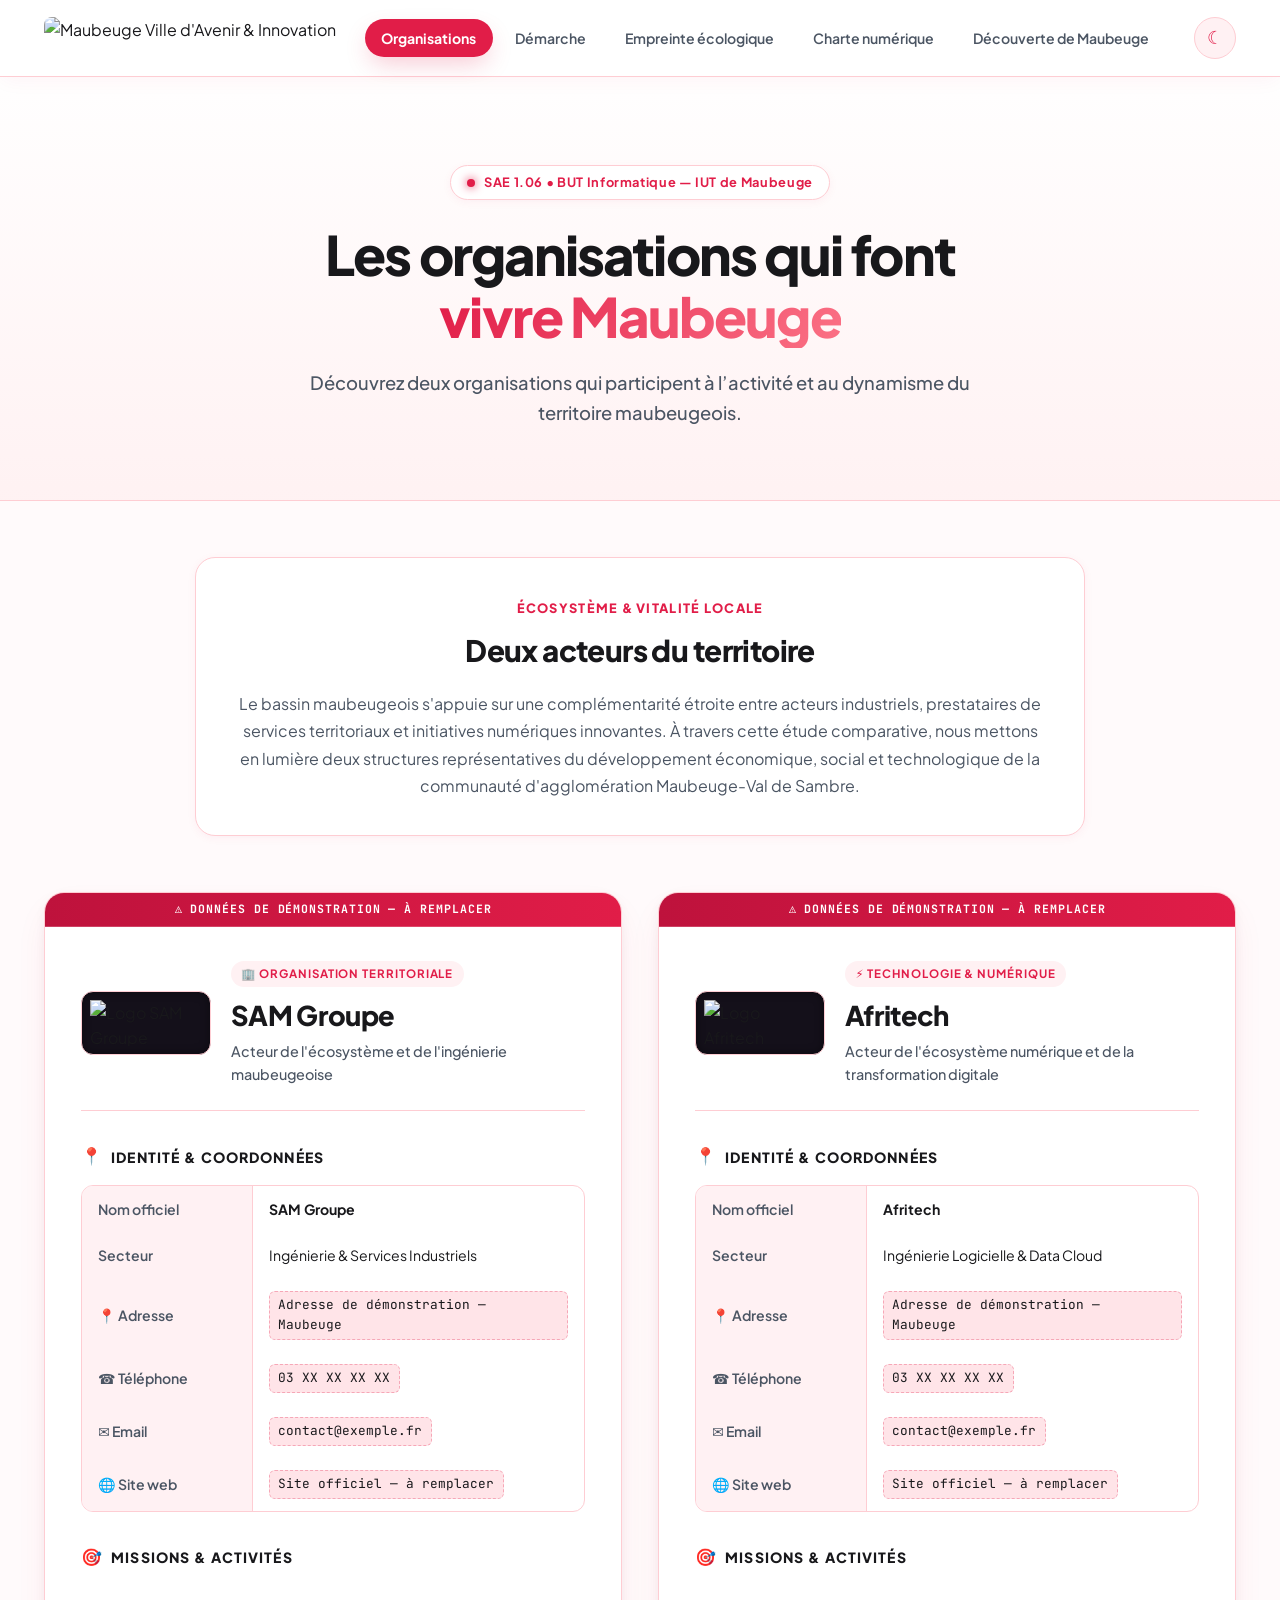
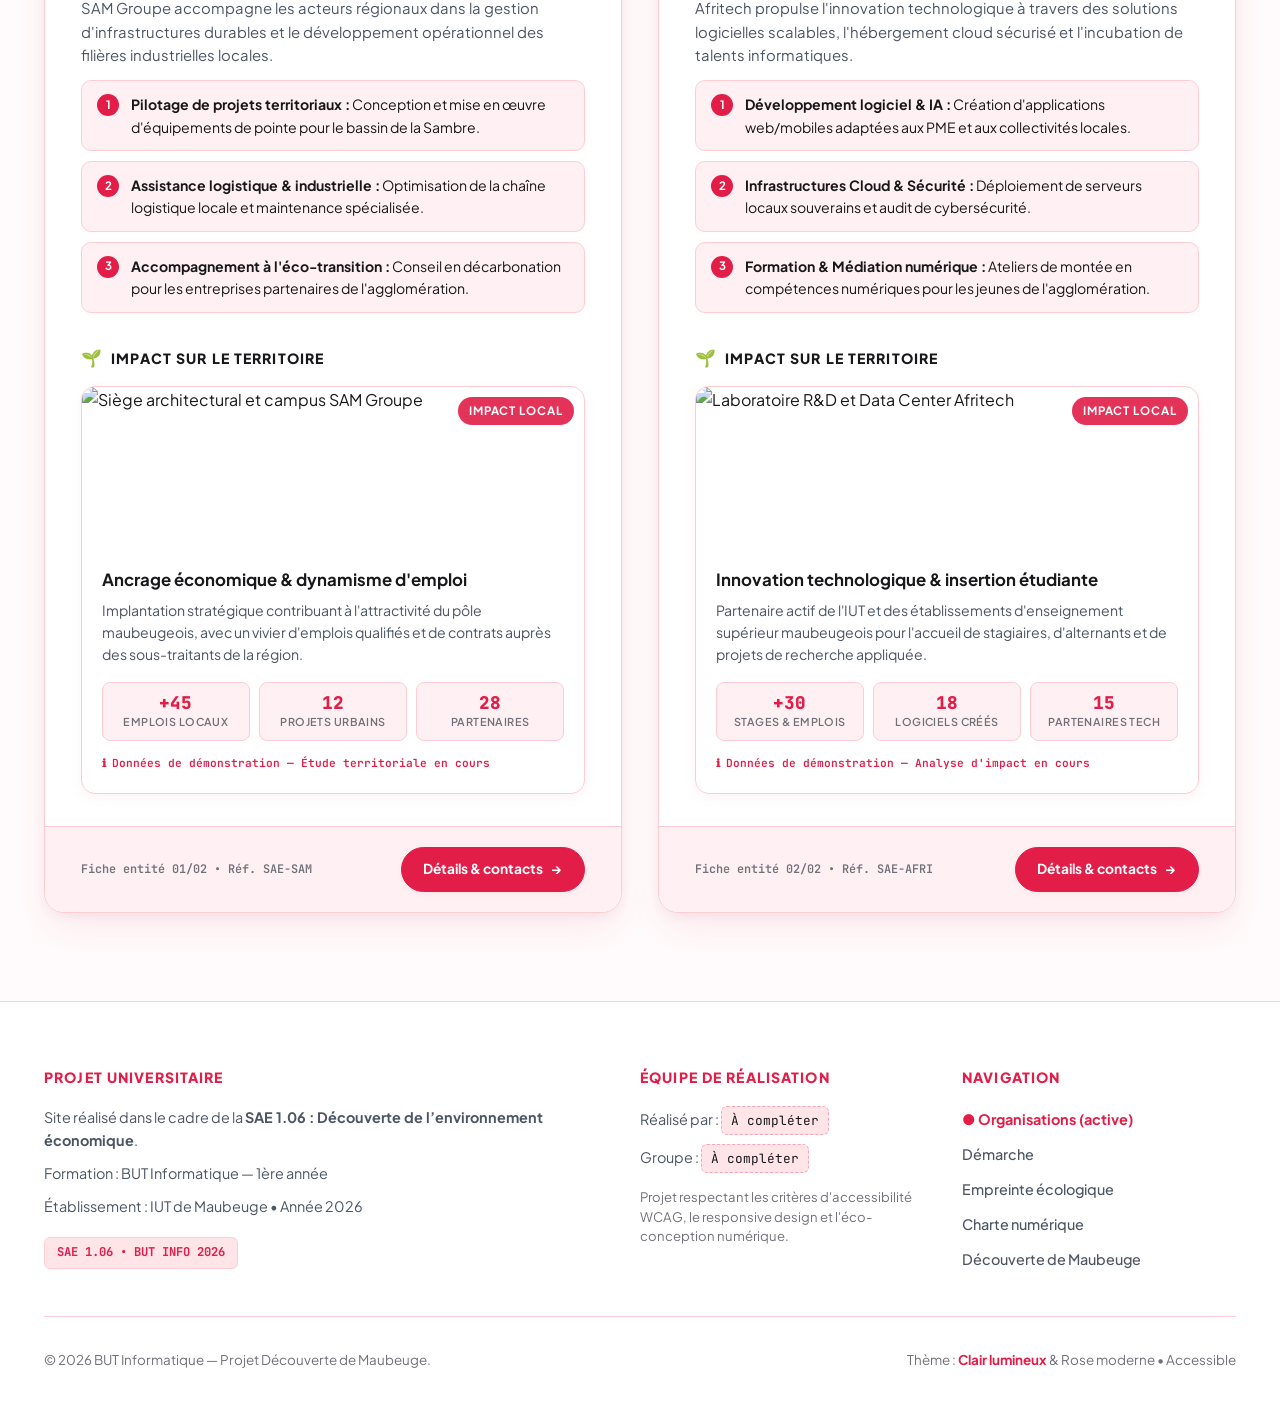
==== index.html @ f4590f7c "decouverte de Maubeuge" ====
<!DOCTYPE html>

<html data-theme="light" lang="fr"><head>
<meta charset="utf-8"/>
<meta content="width=device-width, initial-scale=1.0" name="viewport"/>
<meta content="Découverte de Maubeuge - Présentation des organisations locales SAM Groupe et Afritech dans le cadre de la SAE 1.06 BUT Informatique." name="description"/>
<title>Organisations — Découverte de Maubeuge | SAE 1.06</title>
<!-- Typographies Google Fonts (Plus Jakarta Sans & JetBrains Mono) -->
<link href="https://fonts.googleapis.com" rel="preconnect"/>
<link crossorigin="" href="https://fonts.gstatic.com" rel="preconnect"/>
<link href="https://fonts.googleapis.com/css2?family=Plus+Jakarta+Sans:wght@400;500;600;700;800&amp;family=JetBrains+Mono:wght@400;500;600&amp;display=swap" rel="stylesheet"/>
<link href="style.css" rel="stylesheet"/>
</head>
<body>
<!-- ========================================================================
       1. EN-TÊTE DU SITE & NAVIGATION (5 ONGLETS)
       Header lumineux, navigation moderne avec rose d'accentuation
       ======================================================================== -->
<header class="site-header" role="banner">
<div class="container header-content">
<!-- Logo et Identité de Maubeuge -->
<a class="brand" href="index.html" title="Retour à l'accueil du projet Maubeuge">
<img alt="Maubeuge Ville d'Avenir &amp; Innovation" class="brand-logo-img" src="https://lh3.googleusercontent.com/aida/[base64]"/>
</a>
<!-- Navigation Horizontale vers les 5 Onglets -->
<nav aria-label="Navigation principale" class="main-nav" id="site-nav" role="navigation">
<ul class="nav-list">
<li>
<a aria-current="page" class="nav-link active" href="index.html">Organisations</a>
</li>
<li>
<a class="nav-link" href="demarche.html">Démarche</a>
</li>
<li>
<a class="nav-link" href="empreinte-ecologique.html">Empreinte écologique</a>
</li>
<li>
<a class="nav-link" href="charte-numerique.html">Charte numérique</a>
</li>
<li>
<a class="nav-link" href="decouverte-maubeuge.html">Découverte de Maubeuge</a>
</li>
</ul>
</nav>
<!-- Actions : Commutateur Thème Clair/Sombre + Menu Mobile -->
<div class="header-actions">
<button aria-label="Basculer entre thème clair et thème sombre" class="theme-toggle" id="theme-toggle-btn" title="Passer au mode sombre" type="button">
<span aria-hidden="true" id="theme-toggle-icon">☾</span>
</button>
<button aria-controls="site-nav" aria-expanded="false" aria-label="Ouvrir le menu de navigation" class="mobile-menu-btn" id="mobile-menu-btn" type="button">
<span aria-hidden="true">☰</span>
</button>
</div>
</div>
</header>
<!-- ========================================================================
       2. CONTENU PRINCIPAL (MAIN)
       Hero Panoramique avec photo Maubeuge en fond + Section Intro + Deux Cartes
       ======================================================================== -->
<main id="main-content" role="main">
<!-- HERO PANORAMIQUE AVEC IMAGE DE MAUBEUGE EN FOND RÉEL -->
<section aria-labelledby="hero-title" class="hero-panoramic">
<div class="hero-overlay">
<div class="container">
<div class="hero-inner">
<div class="hero-badge">
<span aria-hidden="true" class="hero-badge-dot"></span>
<span>SAE 1.06 • BUT Informatique — IUT de Maubeuge</span>
</div>
<h1 class="hero-title" id="hero-title">
              Les organisations qui font <span class="highlight-rose">vivre Maubeuge</span>
</h1>
<p class="hero-description">
              Découvrez deux organisations qui participent à l’activité et au dynamisme du territoire maubeugeois.
            </p>
</div>
</div>
</div>
</section>
<!-- SECTION INTRODUCTION -->
<section aria-labelledby="intro-heading" class="intro-section">
<div class="container">
<div class="intro-card">
<span class="intro-header-tag">Écosystème &amp; Vitalité Locale</span>
<h2 class="intro-title" id="intro-heading">Deux acteurs du territoire</h2>
<p class="intro-text">
            Le bassin maubeugeois s'appuie sur une complémentarité étroite entre acteurs industriels, prestataires de services territoriaux et initiatives numériques innovantes. À travers cette étude comparative, nous mettons en lumière deux structures représentatives du développement économique, social et technologique de la communauté d'agglomération Maubeuge-Val de Sambre.
          </p>
</div>
</div>
</section>
<!-- SECTION PRÉSENTATION SYMÉTRIQUE DES 2 ORGANISATIONS -->
<section aria-labelledby="organizations-title" class="organizations-section">
<div class="container">
<h2 class="visually-hidden" id="organizations-title" style="position: absolute; width: 1px; height: 1px; margin: -1px; padding: 0; overflow: hidden; clip: rect(0, 0, 0, 0); border: 0;">
          Fiches descriptives des deux organisations partenaires
        </h2>
<div class="organizations-grid">
<!-- ===============================================================
               ORGANISATION 1 : SAM GROUPE
               Architecture : Identité, Missions, Carte Impact Visuelle avec Photo
               =============================================================== -->
<article aria-labelledby="sam-title" class="organization-card">
<!-- Ruban mention explicite Démonstration -->
<div class="demo-ribbon">
<span aria-hidden="true">⚠️</span>
<span>DONNÉES DE DÉMONSTRATION — À REMPLACER</span>
</div>
<div class="organization-card-content">
<!-- En-tête de la carte avec Logo SVG -->
<header class="organization-header">
<div class="organization-logo-wrapper">
<img alt="Logo SAM Groupe" class="organization-logo-svg" src="https://lh3.googleusercontent.com/aida/[base64]"/>
</div>
<div class="organization-meta">
<span class="organization-category-badge">🏢 Organisation Territoriale</span>
<h3 class="organization-title" id="sam-title">SAM Groupe</h3>
<p class="organization-tagline">Acteur de l'écosystème et de l'ingénierie maubeugeoise</p>
</div>
</header>
<!-- 1. IDENTITÉ ET COORDONNÉES -->
<section aria-labelledby="sam-identity-title">
<h4 class="card-subheading" id="sam-identity-title">
<span aria-hidden="true" class="card-subheading-icon">📍</span>
                  Identité &amp; coordonnées
                </h4>
<table class="identity-table">
<tbody>
<tr>
<th scope="row">Nom officiel</th>
<td><strong>SAM Groupe</strong></td>
</tr>
<tr>
<th scope="row">Secteur</th>
<td>Ingénierie &amp; Services Industriels</td>
</tr>
<tr>
<th scope="row">📍 Adresse</th>
<td><span class="badge-demo-value">Adresse de démonstration — Maubeuge</span></td>
</tr>
<tr>
<th scope="row">☎ Téléphone</th>
<td><span class="badge-demo-value">03 XX XX XX XX</span></td>
</tr>
<tr>
<th scope="row">✉ Email</th>
<td><span class="badge-demo-value">contact@exemple.fr</span></td>
</tr>
<tr>
<th scope="row">🌐 Site web</th>
<td><span class="badge-demo-value">Site officiel — à remplacer</span></td>
</tr>
</tbody>
</table>
</section>
<!-- 2. MISSIONS ET ACTIVITÉS -->
<section aria-labelledby="sam-missions-title" class="organization-missions">
<h4 class="card-subheading" id="sam-missions-title">
<span aria-hidden="true" class="card-subheading-icon">🎯</span>
                  Missions &amp; activités
                </h4>
<p class="missions-intro-text">
                  SAM Groupe accompagne les acteurs régionaux dans la gestion d'infrastructures durables et le développement opérationnel des filières industrielles locales.
                </p>
<ul class="activities-list">
<li class="activity-item">
<span class="activity-badge-num">1</span>
<span><strong>Pilotage de projets territoriaux :</strong> Conception et mise en œuvre d'équipements de pointe pour le bassin de la Sambre.</span>
</li>
<li class="activity-item">
<span class="activity-badge-num">2</span>
<span><strong>Assistance logistique &amp; industrielle :</strong> Optimisation de la chaîne logistique locale et maintenance spécialisée.</span>
</li>
<li class="activity-item">
<span class="activity-badge-num">3</span>
<span><strong>Accompagnement à l'éco-transition :</strong> Conseil en décarbonation pour les entreprises partenaires de l'agglomération.</span>
</li>
</ul>
</section>
<!-- 3. CARTE VISUELLE IMPACT SUR LE TERRITOIRE -->
<section aria-labelledby="sam-impact-title">
<h4 class="card-subheading" id="sam-impact-title">
<span aria-hidden="true" class="card-subheading-icon">🌱</span>
                  Impact sur le territoire
                </h4>
<div class="impact-showcase-card">
<div class="impact-image-container">
<img alt="Siège architectural et campus SAM Groupe" class="impact-image" src="https://lh3.googleusercontent.com/aida-public/[base64]"/>
<span class="impact-badge-tag">Impact local</span>
</div>
<div class="impact-body">
<h5 class="impact-headline">Ancrage économique &amp; dynamisme d'emploi</h5>
<p class="impact-desc">
                      Implantation stratégique contribuant à l'attractivité du pôle maubeugeois, avec un vivier d'emplois qualifiés et de contrats auprès des sous-traitants de la région.
                    </p>
<div class="impact-metrics-grid">
<div class="metric-box">
<div class="metric-value">+45</div>
<div class="metric-label">Emplois locaux</div>
</div>
<div class="metric-box">
<div class="metric-value">12</div>
<div class="metric-label">Projets urbains</div>
</div>
<div class="metric-box">
<div class="metric-value">28</div>
<div class="metric-label">Partenaires</div>
</div>
</div>
<div class="impact-disclaimer">
<span aria-hidden="true">ℹ</span>
<span>Données de démonstration — Étude territoriale en cours</span>
</div>
</div>
</div>
</section>
</div>
<!-- Pied de la carte -->
<footer class="organization-footer">
<span class="card-footer-meta">Fiche entité 01/02 • Réf. SAE-SAM</span>
<a class="btn-card-action" href="#sam-identity-title">
<span>Détails &amp; contacts</span>
<span aria-hidden="true">→</span>
</a>
</footer>
</article>
<!-- ===============================================================
               ORGANISATION 2 : AFRITECH
               Architecture : Identité, Missions, Carte Impact Visuelle avec Photo
               =============================================================== -->
<article aria-labelledby="afritech-title" class="organization-card">
<!-- Ruban mention explicite Démonstration -->
<div class="demo-ribbon">
<span aria-hidden="true">⚠️</span>
<span>DONNÉES DE DÉMONSTRATION — À REMPLACER</span>
</div>
<div class="organization-card-content">
<!-- En-tête de la carte avec Logo SVG -->
<header class="organization-header">
<div class="organization-logo-wrapper">
<img alt="Logo Afritech" class="organization-logo-svg" src="https://lh3.googleusercontent.com/aida/[base64]"/>
</div>
<div class="organization-meta">
<span class="organization-category-badge">⚡ Technologie &amp; Numérique</span>
<h3 class="organization-title" id="afritech-title">Afritech</h3>
<p class="organization-tagline">Acteur de l'écosystème numérique et de la transformation digitale</p>
</div>
</header>
<!-- 1. IDENTITÉ ET COORDONNÉES -->
<section aria-labelledby="afritech-identity-title">
<h4 class="card-subheading" id="afritech-identity-title">
<span aria-hidden="true" class="card-subheading-icon">📍</span>
                  Identité &amp; coordonnées
                </h4>
<table class="identity-table">
<tbody>
<tr>
<th scope="row">Nom officiel</th>
<td><strong>Afritech</strong></td>
</tr>
<tr>
<th scope="row">Secteur</th>
<td>Ingénierie Logicielle &amp; Data Cloud</td>
</tr>
<tr>
<th scope="row">📍 Adresse</th>
<td><span class="badge-demo-value">Adresse de démonstration — Maubeuge</span></td>
</tr>
<tr>
<th scope="row">☎ Téléphone</th>
<td><span class="badge-demo-value">03 XX XX XX XX</span></td>
</tr>
<tr>
<th scope="row">✉ Email</th>
<td><span class="badge-demo-value">contact@exemple.fr</span></td>
</tr>
<tr>
<th scope="row">🌐 Site web</th>
<td><span class="badge-demo-value">Site officiel — à remplacer</span></td>
</tr>
</tbody>
</table>
</section>
<!-- 2. MISSIONS ET ACTIVITÉS -->
<section aria-labelledby="afritech-missions-title" class="organization-missions">
<h4 class="card-subheading" id="afritech-missions-title">
<span aria-hidden="true" class="card-subheading-icon">🎯</span>
                  Missions &amp; activités
                </h4>
<p class="missions-intro-text">
                  Afritech propulse l'innovation technologique à travers des solutions logicielles scalables, l'hébergement cloud sécurisé et l'incubation de talents informatiques.
                </p>
<ul class="activities-list">
<li class="activity-item">
<span class="activity-badge-num">1</span>
<span><strong>Développement logiciel &amp; IA :</strong> Création d'applications web/mobiles adaptées aux PME et aux collectivités locales.</span>
</li>
<li class="activity-item">
<span class="activity-badge-num">2</span>
<span><strong>Infrastructures Cloud &amp; Sécurité :</strong> Déploiement de serveurs locaux souverains et audit de cybersécurité.</span>
</li>
<li class="activity-item">
<span class="activity-badge-num">3</span>
<span><strong>Formation &amp; Médiation numérique :</strong> Ateliers de montée en compétences numériques pour les jeunes de l'agglomération.</span>
</li>
</ul>
</section>
<!-- 3. CARTE VISUELLE IMPACT SUR LE TERRITOIRE -->
<section aria-labelledby="afritech-impact-title">
<h4 class="card-subheading" id="afritech-impact-title">
<span aria-hidden="true" class="card-subheading-icon">🌱</span>
                  Impact sur le territoire
                </h4>
<div class="impact-showcase-card">
<div class="impact-image-container">
<img alt="Laboratoire R&amp;D et Data Center Afritech" class="impact-image" src="https://lh3.googleusercontent.com/aida-public/[base64]"/>
<span class="impact-badge-tag">Impact local</span>
</div>
<div class="impact-body">
<h5 class="impact-headline">Innovation technologique &amp; insertion étudiante</h5>
<p class="impact-desc">
                      Partenaire actif de l'IUT et des établissements d'enseignement supérieur maubeugeois pour l'accueil de stagiaires, d'alternants et de projets de recherche appliquée.
                    </p>
<div class="impact-metrics-grid">
<div class="metric-box">
<div class="metric-value">+30</div>
<div class="metric-label">Stages &amp; Emplois</div>
</div>
<div class="metric-box">
<div class="metric-value">18</div>
<div class="metric-label">Logiciels créés</div>
</div>
<div class="metric-box">
<div class="metric-value">15</div>
<div class="metric-label">Partenaires Tech</div>
</div>
</div>
<div class="impact-disclaimer">
<span aria-hidden="true">ℹ</span>
<span>Données de démonstration — Analyse d'impact en cours</span>
</div>
</div>
</div>
</section>
</div>
<!-- Pied de la carte -->
<footer class="organization-footer">
<span class="card-footer-meta">Fiche entité 02/02 • Réf. SAE-AFRI</span>
<a class="btn-card-action" href="#afritech-identity-title">
<span>Détails &amp; contacts</span>
<span aria-hidden="true">→</span>
</a>
</footer>
</article>
</div>
</div>
</section>
</main>
<!-- ========================================================================
       3. PIED DE PAGE DU SITE (FOOTER)
       Cadre académique BUT Informatique, mentions SAE 1.06 et plan du site.
       ======================================================================== -->
<footer class="site-footer" role="contentinfo">
<div class="container">
<div class="footer-grid">
<!-- Colonne 1 : Cadre Universitaire -->
<div class="footer-col">
<h4>Projet Universitaire</h4>
<p>Site réalisé dans le cadre de la <strong>SAE 1.06 : Découverte de l’environnement économique</strong>.</p>
<p>Formation : BUT Informatique — 1ère année</p>
<p>Établissement : IUT de Maubeuge • Année 2026</p>
<span class="footer-badge-sae">SAE 1.06 • BUT INFO 2026</span>
</div>
<!-- Colonne 2 : Équipe de Réalisation -->
<div class="footer-col">
<h4>Équipe de Réalisation</h4>
<p>Réalisé par : <span class="badge-demo-value">À compléter</span></p>
<p>Groupe : <span class="badge-demo-value">À compléter</span></p>
<p style="margin-top: 0.85rem; font-size: 0.82rem; color: var(--text-muted); line-height: 1.5;">
            Projet respectant les critères d'accessibilité WCAG, le responsive design et l'éco-conception numérique.
          </p>
</div>
<!-- Colonne 3 : Navigation Rapide (Les 5 Onglets) -->
<div class="footer-col">
<h4>Navigation</h4>
<ul class="footer-nav">
<li><a href="index.html" style="color: var(--accent-rose); font-weight: 700;">● Organisations (active)</a></li>
<li><a href="demarche.html">Démarche</a></li>
<li><a href="empreinte-ecologique.html">Empreinte écologique</a></li>
<li><a href="charte-numerique.html">Charte numérique</a></li>
<li><a href="decouverte-maubeuge.html">Découverte de Maubeuge</a></li>
</ul>
</div>
</div>
<!-- Ligne inférieure : Copyright et détails techniques -->
<div class="footer-bottom">
<p>© 2026 BUT Informatique — Projet Découverte de Maubeuge.</p>
<p>Thème : <span class="footer-bottom-accent">Clair lumineux</span> &amp; Rose moderne • Accessible</p>
</div>
</div>
</footer>
<!-- Script pour le basculement Clair/Sombre et Menu Mobile -->
<script>
    (function() {
      const themeToggleBtn = document.getElementById('theme-toggle-btn');
      const themeToggleIcon = document.getElementById('theme-toggle-icon');
      const rootHtml = document.documentElement;

      // Par défaut : mode CLAIR ('light')
      const savedTheme = localStorage.getItem('theme') || 'light';
      rootHtml.setAttribute('data-theme', savedTheme);
      updateToggleIcon(savedTheme);

      themeToggleBtn.addEventListener('click', function() {
        const currentTheme = rootHtml.getAttribute('data-theme');
        const nextTheme = currentTheme === 'light' ? 'dark' : 'light';
        
        rootHtml.setAttribute('data-theme', nextTheme);
        localStorage.setItem('theme', nextTheme);
        updateToggleIcon(nextTheme);
      });

      function updateToggleIcon(theme) {
        if (theme === 'dark') {
          themeToggleIcon.textContent = '☀';
          themeToggleBtn.setAttribute('title', 'Passer au mode clair');
        } else {
          themeToggleIcon.textContent = '☾';
          themeToggleBtn.setAttribute('title', 'Passer au mode sombre');
        }
      }

      // Gestion du menu de navigation responsive mobile
      const mobileMenuBtn = document.getElementById('mobile-menu-btn');
      const siteNav = document.getElementById('site-nav');

      if (mobileMenuBtn && siteNav) {
        mobileMenuBtn.addEventListener('click', function() {
          const isOpen = siteNav.classList.toggle('is-open');
          mobileMenuBtn.setAttribute('aria-expanded', isOpen);
          mobileMenuBtn.innerHTML = isOpen ? '✕' : '☰';
        });
      }
    })();
  </script>
</body></html>
---- style.css ----
:root {
      /* MODE CLAIR PAR DÉFAUT (Lumineux, rosé poudré, blanc pur, contrastes nets) */
      --bg-primary: #fffafb;
      --bg-secondary: #ffffff;
      --bg-card: #ffffff;
      --bg-card-subtle: #fff1f3;
      --bg-card-hover: #ffffff;
      --bg-badge: #ffe4e8;
      --text-primary: #18181b;
      --text-secondary: #4b5563;
      --text-muted: #71717a;
      --border-subtle: #fecdd3;
      --border-hover: #fda4af;
      --accent-rose: #e11d48;
      --accent-rose-dark: #be123c;
      --accent-rose-dim: rgba(225, 29, 72, 0.08);
      --accent-rose-glow: rgba(225, 29, 72, 0.18);
      --accent-rose-border: rgba(225, 29, 72, 0.3);
      --hero-overlay: linear-gradient(180deg, rgba(255, 255, 255, 0.88) 0%, rgba(255, 241, 242, 0.93) 100%);
      --shadow-sm: 0 2px 10px rgba(225, 29, 72, 0.05);
      --shadow-card: 0 16px 36px -8px rgba(225, 29, 72, 0.1), 0 4px 12px rgba(0, 0, 0, 0.04);
      --shadow-pop: 0 10px 25px -5px rgba(225, 29, 72, 0.25);
      --transition-base: all 0.25s cubic-bezier(0.16, 1, 0.3, 1);
    }

    [data-theme="dark"] {
      --bg-primary: #121014;
      --bg-secondary: #1a1620;
      --bg-card: #1f1b26;
      --bg-card-subtle: #272130;
      --bg-card-hover: #292333;
      --bg-badge: #342330;
      --text-primary: #f4f4f6;
      --text-secondary: #cbd5e1;
      --text-muted: #94a3b8;
      --border-subtle: #3d3043;
      --border-hover: #6d465a;
      --accent-rose: #fb7185;
      --accent-rose-dark: #e11d48;
      --accent-rose-dim: rgba(251, 113, 133, 0.12);
      --accent-rose-glow: rgba(251, 113, 133, 0.25);
      --accent-rose-border: rgba(251, 113, 133, 0.4);
      --hero-overlay: linear-gradient(180deg, rgba(18, 16, 20, 0.85) 0%, rgba(26, 22, 32, 0.94) 100%);
      --shadow-sm: 0 2px 10px rgba(0, 0, 0, 0.4);
      --shadow-card: 0 18px 40px -6px rgba(0, 0, 0, 0.6);
      --shadow-pop: 0 10px 25px -5px rgba(251, 113, 133, 0.3);
    }

    *, *::before, *::after {
      box-sizing: border-box;
      margin: 0;
      padding: 0;
    }

    body {
      font-family: 'Plus Jakarta Sans', system-ui, -apple-system, sans-serif;
      background-color: var(--bg-primary);
      color: var(--text-primary);
      line-height: 1.6;
      min-height: 100vh;
      display: flex;
      flex-direction: column;
      transition: background-color 0.3s ease, color 0.3s ease;
      -webkit-font-smoothing: antialiased;
    }

    a {
      color: inherit;
      text-decoration: none;
      transition: var(--transition-base);
    }

    .container {
      max-width: 1240px;
      margin: 0 auto;
      padding: 0 1.5rem;
      width: 100%;
    }

    /* HEADER */
    .site-header {
      position: sticky;
      top: 0;
      z-index: 1000;
      background-color: var(--bg-secondary);
      border-bottom: 1px solid var(--border-subtle);
      box-shadow: 0 4px 20px -2px rgba(225, 29, 72, 0.05);
      backdrop-filter: blur(12px);
      -webkit-backdrop-filter: blur(12px);
    }

    .header-content {
      display: flex;
      align-items: center;
      justify-content: space-between;
      height: 76px;
      gap: 1.5rem;
    }

    .brand {
      display: flex;
      align-items: center;
      gap: 0.9rem;
    }

    .brand-logo-img {
      height: 42px;
      width: auto;
      object-fit: contain;
      border-radius: 8px;
    }

    /* NAVIGATION HORIZONTALE */
    .main-nav {
      display: flex;
      align-items: center;
    }

    .nav-list {
      display: flex;
      list-style: none;
      gap: 0.4rem;
      align-items: center;
    }

    .nav-link {
      padding: 0.55rem 0.95rem;
      font-size: 0.88rem;
      font-weight: 600;
      color: var(--text-secondary);
      border-radius: 9999px;
      border: 1px solid transparent;
      transition: var(--transition-base);
    }

    .nav-link:hover {
      color: var(--accent-rose);
      background-color: var(--bg-card-subtle);
    }

    .nav-link.active {
      color: #ffffff;
      background-color: var(--accent-rose);
      box-shadow: var(--shadow-pop);
      font-weight: 700;
    }

    [data-theme="dark"] .nav-link.active {
      color: #121014;
      background-color: var(--accent-rose);
    }

    /* BOUTONS ACTIONS HEADER */
    .header-actions {
      display: flex;
      align-items: center;
      gap: 0.75rem;
    }

    .theme-toggle {
      width: 42px;
      height: 42px;
      border-radius: 50%;
      background-color: var(--bg-card-subtle);
      border: 1px solid var(--border-subtle);
      color: var(--accent-rose);
      display: flex;
      align-items: center;
      justify-content: center;
      cursor: pointer;
      transition: var(--transition-base);
      font-size: 1.15rem;
    }

    .theme-toggle:hover {
      transform: rotate(15deg) scale(1.08);
      border-color: var(--accent-rose);
      background-color: var(--bg-badge);
    }

    .mobile-menu-btn {
      display: none;
      width: 42px;
      height: 42px;
      border-radius: 8px;
      background-color: var(--bg-card-subtle);
      border: 1px solid var(--border-subtle);
      color: var(--text-primary);
      align-items: center;
      justify-content: center;
      font-size: 1.25rem;
      cursor: pointer;
    }

    /* HERO PANORAMIQUE AVEC IMAGE DE MAUBEUGE EN BACKGROUND */
    .hero-panoramic {
      position: relative;
      background-image: url('https://lh3.googleusercontent.com/aida/[base64]');
      background-size: cover;
      background-position: center 40%;
      background-attachment: scroll;
      border-bottom: 1px solid var(--border-subtle);
      overflow: hidden;
    }

    .hero-overlay {
      background: var(--hero-overlay);
      padding: 5.5rem 0 4.5rem 0;
      width: 100%;
      height: 100%;
      position: relative;
      display: flex;
      align-items: center;
    }

    .hero-inner {
      max-width: 860px;
      margin: 0 auto;
      text-align: center;
      position: relative;
      z-index: 2;
    }

    .hero-badge {
      display: inline-flex;
      align-items: center;
      gap: 0.55rem;
      background-color: var(--bg-secondary);
      border: 1px solid var(--border-subtle);
      padding: 0.4rem 1rem;
      border-radius: 9999px;
      font-size: 0.8rem;
      font-weight: 700;
      color: var(--accent-rose);
      margin-bottom: 1.4rem;
      letter-spacing: 0.05em;
      box-shadow: var(--shadow-sm);
    }

    .hero-badge-dot {
      width: 8px;
      height: 8px;
      border-radius: 50%;
      background-color: var(--accent-rose);
      box-shadow: 0 0 10px var(--accent-rose);
    }

    .hero-title {
      font-size: clamp(2.2rem, 4.5vw, 3.4rem);
      font-weight: 800;
      letter-spacing: -0.035em;
      line-height: 1.15;
      color: var(--text-primary);
      margin-bottom: 1.25rem;
    }

    .hero-title .highlight-rose {
      background: linear-gradient(120deg, var(--accent-rose), #fb7185);
      -webkit-background-clip: text;
      -webkit-text-fill-color: transparent;
      position: relative;
      display: inline-block;
    }

    .hero-description {
      font-size: 1.15rem;
      color: var(--text-secondary);
      max-width: 720px;
      margin: 0 auto;
      line-height: 1.65;
      font-weight: 500;
    }

    /* SECTION INTRODUCTION AÉRÉE */
    .intro-section {
      padding: 3.5rem 0 1.5rem 0;
      text-align: center;
    }

    .intro-card {
      max-width: 890px;
      margin: 0 auto;
      background-color: var(--bg-secondary);
      border: 1px solid var(--border-subtle);
      border-radius: 20px;
      padding: 2.25rem 2.5rem;
      box-shadow: var(--shadow-sm);
      position: relative;
    }

    .intro-header-tag {
      font-size: 0.8rem;
      font-weight: 800;
      text-transform: uppercase;
      letter-spacing: 0.1em;
      color: var(--accent-rose);
      margin-bottom: 0.5rem;
      display: inline-block;
    }

    .intro-title {
      font-size: 1.85rem;
      font-weight: 800;
      color: var(--text-primary);
      letter-spacing: -0.02em;
      margin-bottom: 1rem;
    }

    .intro-text {
      font-size: 1rem;
      color: var(--text-secondary);
      line-height: 1.7;
    }

    /* ORGANISATIONS MAIN SECTION */
    .organizations-section {
      padding: 2rem 0 5.5rem 0;
      flex-grow: 1;
    }

    .organizations-grid {
      display: grid;
      grid-template-columns: repeat(2, 1fr);
      gap: 2.25rem;
      align-items: stretch;
    }

    .organization-card {
      background-color: var(--bg-card);
      border: 1px solid var(--border-subtle);
      border-radius: 20px;
      overflow: hidden;
      display: flex;
      flex-direction: column;
      justify-content: space-between;
      transition: var(--transition-base);
      position: relative;
      box-shadow: var(--shadow-card);
    }

    .organization-card:hover {
      transform: translateY(-5px);
      border-color: var(--accent-rose);
      box-shadow: var(--shadow-card), 0 0 25px var(--accent-rose-dim);
    }

    /* BADGE DÉMONSTRATION FLOTTANT EN HAUT DE LA CARTE */
    .demo-ribbon {
      background: linear-gradient(90deg, var(--accent-rose-dark), var(--accent-rose));
      color: #ffffff;
      padding: 0.45rem 1.25rem;
      font-family: 'JetBrains Mono', monospace;
      font-size: 0.72rem;
      font-weight: 700;
      letter-spacing: 0.08em;
      text-align: center;
      display: flex;
      align-items: center;
      justify-content: center;
      gap: 0.5rem;
      border-bottom: 1px solid rgba(255, 255, 255, 0.2);
    }

    .organization-card-content {
      padding: 2rem 2.25rem;
      display: flex;
      flex-direction: column;
      gap: 2rem;
      flex-grow: 1;
    }

    /* CARTE : HEADER AVEC VRAI LOGO */
    .organization-header {
      display: flex;
      align-items: center;
      gap: 1.25rem;
      padding-bottom: 1.5rem;
      border-bottom: 1px solid var(--border-subtle);
    }

    .organization-logo-wrapper {
      width: 130px;
      height: 64px;
      border-radius: 12px;
      background-color: #14101a;
      border: 1px solid var(--border-subtle);
      display: flex;
      align-items: center;
      justify-content: center;
      padding: 0.5rem;
      flex-shrink: 0;
      box-shadow: inset 0 0 10px rgba(0, 0, 0, 0.4);
    }

    .organization-logo-svg {
      width: 100%;
      height: 100%;
      object-fit: contain;
    }

    .organization-meta {
      flex: 1;
    }

    .organization-category-badge {
      display: inline-flex;
      align-items: center;
      gap: 0.4rem;
      padding: 0.25rem 0.65rem;
      background-color: var(--bg-card-subtle);
      border-radius: 9999px;
      font-size: 0.72rem;
      font-weight: 700;
      text-transform: uppercase;
      letter-spacing: 0.08em;
      color: var(--accent-rose);
      margin-bottom: 0.4rem;
    }

    .organization-title {
      font-size: 1.7rem;
      font-weight: 800;
      letter-spacing: -0.025em;
      color: var(--text-primary);
      margin-bottom: 0.2rem;
    }

    .organization-tagline {
      font-size: 0.9rem;
      color: var(--text-secondary);
      font-weight: 500;
    }

    /* CARTE : SECTION SUB-HEADINGS */
    .card-subheading {
      font-size: 0.88rem;
      font-weight: 800;
      text-transform: uppercase;
      letter-spacing: 0.08em;
      color: var(--text-primary);
      margin-bottom: 0.9rem;
      display: flex;
      align-items: center;
      gap: 0.5rem;
    }

    .card-subheading-icon {
      color: var(--accent-rose);
      font-size: 1.05rem;
    }

    /* IDENTITÉ & COORDONNÉES */
    .identity-table {
      width: 100%;
      border-collapse: separate;
      border-spacing: 0;
      background-color: var(--bg-secondary);
      border: 1px solid var(--border-subtle);
      border-radius: 12px;
      overflow: hidden;
      font-size: 0.88rem;
    }

    .identity-table tr {
      border-bottom: 1px solid var(--border-subtle);
    }

    .identity-table tr:last-child {
      border-bottom: none;
    }

    .identity-table th {
      text-align: left;
      padding: 0.75rem 1rem;
      font-weight: 600;
      color: var(--text-secondary);
      width: 34%;
      background-color: var(--bg-card-subtle);
      border-right: 1px solid var(--border-subtle);
    }

    .identity-table td {
      padding: 0.75rem 1rem;
      color: var(--text-primary);
    }

    .badge-demo-value {
      display: inline-flex;
      align-items: center;
      gap: 0.35rem;
      font-family: 'JetBrains Mono', monospace;
      font-size: 0.8rem;
      color: var(--text-primary);
      background-color: var(--bg-badge);
      padding: 0.2rem 0.55rem;
      border-radius: 6px;
      border: 1px dashed var(--accent-rose-border);
    }

    /* MISSIONS ET ACTIVITÉS */
    .organization-missions {
      display: flex;
      flex-direction: column;
      gap: 0.75rem;
    }

    .missions-intro-text {
      font-size: 0.93rem;
      color: var(--text-secondary);
      line-height: 1.6;
    }

    .activities-list {
      list-style: none;
      display: flex;
      flex-direction: column;
      gap: 0.6rem;
    }

    .activity-item {
      display: flex;
      align-items: flex-start;
      gap: 0.75rem;
      padding: 0.75rem 0.95rem;
      background-color: var(--bg-card-subtle);
      border: 1px solid var(--border-subtle);
      border-radius: 10px;
      font-size: 0.88rem;
      color: var(--text-primary);
      transition: var(--transition-base);
    }

    .activity-item:hover {
      border-color: var(--accent-rose);
      background-color: var(--bg-badge);
    }

    .activity-badge-num {
      background-color: var(--accent-rose);
      color: #ffffff;
      font-weight: 700;
      font-size: 0.72rem;
      min-width: 22px;
      height: 22px;
      border-radius: 50%;
      display: flex;
      align-items: center;
      justify-content: center;
      flex-shrink: 0;
      margin-top: 1px;
    }

    /* VÉRITABLE CARTE VISUELLE IMPACT SUR LE TERRITOIRE */
    .impact-showcase-card {
      border: 1px solid var(--border-subtle);
      border-radius: 14px;
      overflow: hidden;
      background-color: var(--bg-secondary);
      box-shadow: 0 4px 14px rgba(225, 29, 72, 0.05);
      transition: var(--transition-base);
    }

    .impact-showcase-card:hover {
      border-color: var(--accent-rose);
    }

    .impact-image-container {
      position: relative;
      width: 100%;
      height: 160px;
      overflow: hidden;
    }

    .impact-image {
      width: 100%;
      height: 100%;
      object-fit: cover;
      transition: transform 0.4s ease;
    }

    .impact-showcase-card:hover .impact-image {
      transform: scale(1.04);
    }

    .impact-badge-tag {
      position: absolute;
      top: 10px;
      right: 10px;
      background: rgba(225, 29, 72, 0.9);
      color: #ffffff;
      font-size: 0.72rem;
      font-weight: 700;
      text-transform: uppercase;
      letter-spacing: 0.08em;
      padding: 0.3rem 0.7rem;
      border-radius: 9999px;
      backdrop-filter: blur(4px);
    }

    .impact-body {
      padding: 1.25rem;
    }

    .impact-headline {
      font-size: 1.05rem;
      font-weight: 700;
      color: var(--text-primary);
      margin-bottom: 0.4rem;
    }

    .impact-desc {
      font-size: 0.88rem;
      color: var(--text-secondary);
      line-height: 1.55;
      margin-bottom: 1rem;
    }

    /* INDICATEURS DE DÉMONSTRATION STYLISÉS */
    .impact-metrics-grid {
      display: grid;
      grid-template-columns: repeat(3, 1fr);
      gap: 0.6rem;
      margin-bottom: 0.85rem;
    }

    .metric-box {
      background-color: var(--bg-card-subtle);
      border: 1px solid var(--border-subtle);
      border-radius: 8px;
      padding: 0.6rem 0.4rem;
      text-align: center;
    }

    .metric-value {
      font-size: 1.1rem;
      font-weight: 800;
      color: var(--accent-rose);
      font-family: 'JetBrains Mono', monospace;
      line-height: 1.2;
    }

    .metric-label {
      font-size: 0.68rem;
      color: var(--text-muted);
      font-weight: 600;
      text-transform: uppercase;
      letter-spacing: 0.04em;
    }

    .impact-disclaimer {
      font-family: 'JetBrains Mono', monospace;
      font-size: 0.7rem;
      color: var(--accent-rose);
      display: flex;
      align-items: center;
      gap: 0.35rem;
      font-weight: 600;
    }

    /* CARTE : FOOTER */
    .organization-footer {
      padding: 1.25rem 2.25rem;
      background-color: var(--bg-card-subtle);
      border-top: 1px solid var(--border-subtle);
      display: flex;
      align-items: center;
      justify-content: space-between;
      gap: 1rem;
    }

    .btn-card-action {
      display: inline-flex;
      align-items: center;
      justify-content: center;
      gap: 0.5rem;
      padding: 0.65rem 1.35rem;
      font-size: 0.86rem;
      font-weight: 700;
      border-radius: 9999px;
      border: 1px solid var(--accent-rose);
      background-color: var(--accent-rose);
      color: #ffffff;
      cursor: pointer;
      transition: var(--transition-base);
      box-shadow: var(--shadow-sm);
    }

    [data-theme="dark"] .btn-card-action {
      color: #121014;
    }

    .btn-card-action:hover {
      background-color: var(--accent-rose-dark);
      border-color: var(--accent-rose-dark);
      box-shadow: var(--shadow-pop);
      transform: translateY(-2px);
    }

    .card-footer-meta {
      font-family: 'JetBrains Mono', monospace;
      font-size: 0.74rem;
      color: var(--text-muted);
      font-weight: 600;
    }

    /* FOOTER DU SITE */
    .site-footer {
      background-color: var(--bg-secondary);
      border-top: 1px solid var(--border-subtle);
      padding: 4rem 0 2.25rem 0;
      margin-top: auto;
    }

    .footer-grid {
      display: grid;
      grid-template-columns: 2fr 1fr 1fr;
      gap: 3rem;
      margin-bottom: 2.75rem;
    }

    .footer-col h4 {
      font-size: 0.88rem;
      font-weight: 800;
      text-transform: uppercase;
      letter-spacing: 0.08em;
      color: var(--accent-rose);
      margin-bottom: 1.1rem;
    }

    .footer-col p {
      font-size: 0.9rem;
      color: var(--text-secondary);
      line-height: 1.65;
      margin-bottom: 0.55rem;
    }

    .footer-badge-sae {
      display: inline-block;
      font-family: 'JetBrains Mono', monospace;
      font-size: 0.76rem;
      font-weight: 700;
      padding: 0.35rem 0.75rem;
      border-radius: 6px;
      background-color: var(--bg-badge);
      border: 1px solid var(--border-subtle);
      color: var(--accent-rose);
      margin-top: 0.6rem;
    }

    .footer-nav {
      list-style: none;
      display: flex;
      flex-direction: column;
      gap: 0.6rem;
    }

    .footer-nav a {
      font-size: 0.9rem;
      color: var(--text-secondary);
      font-weight: 500;
    }

    .footer-nav a:hover {
      color: var(--accent-rose);
      transform: translateX(4px);
    }

    .footer-bottom {
      padding-top: 2rem;
      border-top: 1px solid var(--border-subtle);
      display: flex;
      align-items: center;
      justify-content: space-between;
      gap: 1rem;
      font-size: 0.84rem;
      color: var(--text-muted);
    }

    .footer-bottom-accent {
      color: var(--accent-rose);
      font-weight: 700;
    }

    /* RESPONSIVE */
    @media (max-width: 980px) {
      .organizations-grid {
        grid-template-columns: 1fr;
        max-width: 650px;
        margin: 0 auto;
      }

      .footer-grid {
        grid-template-columns: 1fr;
        gap: 2rem;
      }
    }

    @media (max-width: 768px) {
      .main-nav {
        display: none;
      }

      .main-nav.is-open {
        display: flex;
        position: absolute;
        top: 76px;
        left: 0;
        right: 0;
        background-color: var(--bg-secondary);
        border-bottom: 1px solid var(--border-subtle);
        padding: 1.5rem;
        box-shadow: 0 10px 30px rgba(0,0,0,0.15);
      }

      .main-nav.is-open .nav-list {
        flex-direction: column;
        width: 100%;
        align-items: stretch;
      }

      .mobile-menu-btn {
        display: flex;
      }

      .organization-header {
        flex-direction: column;
        align-items: flex-start;
      }

      .organization-card-content {
        padding: 1.5rem;
      }

      .footer-bottom {
        flex-direction: column;
        text-align: center;
      }
    }
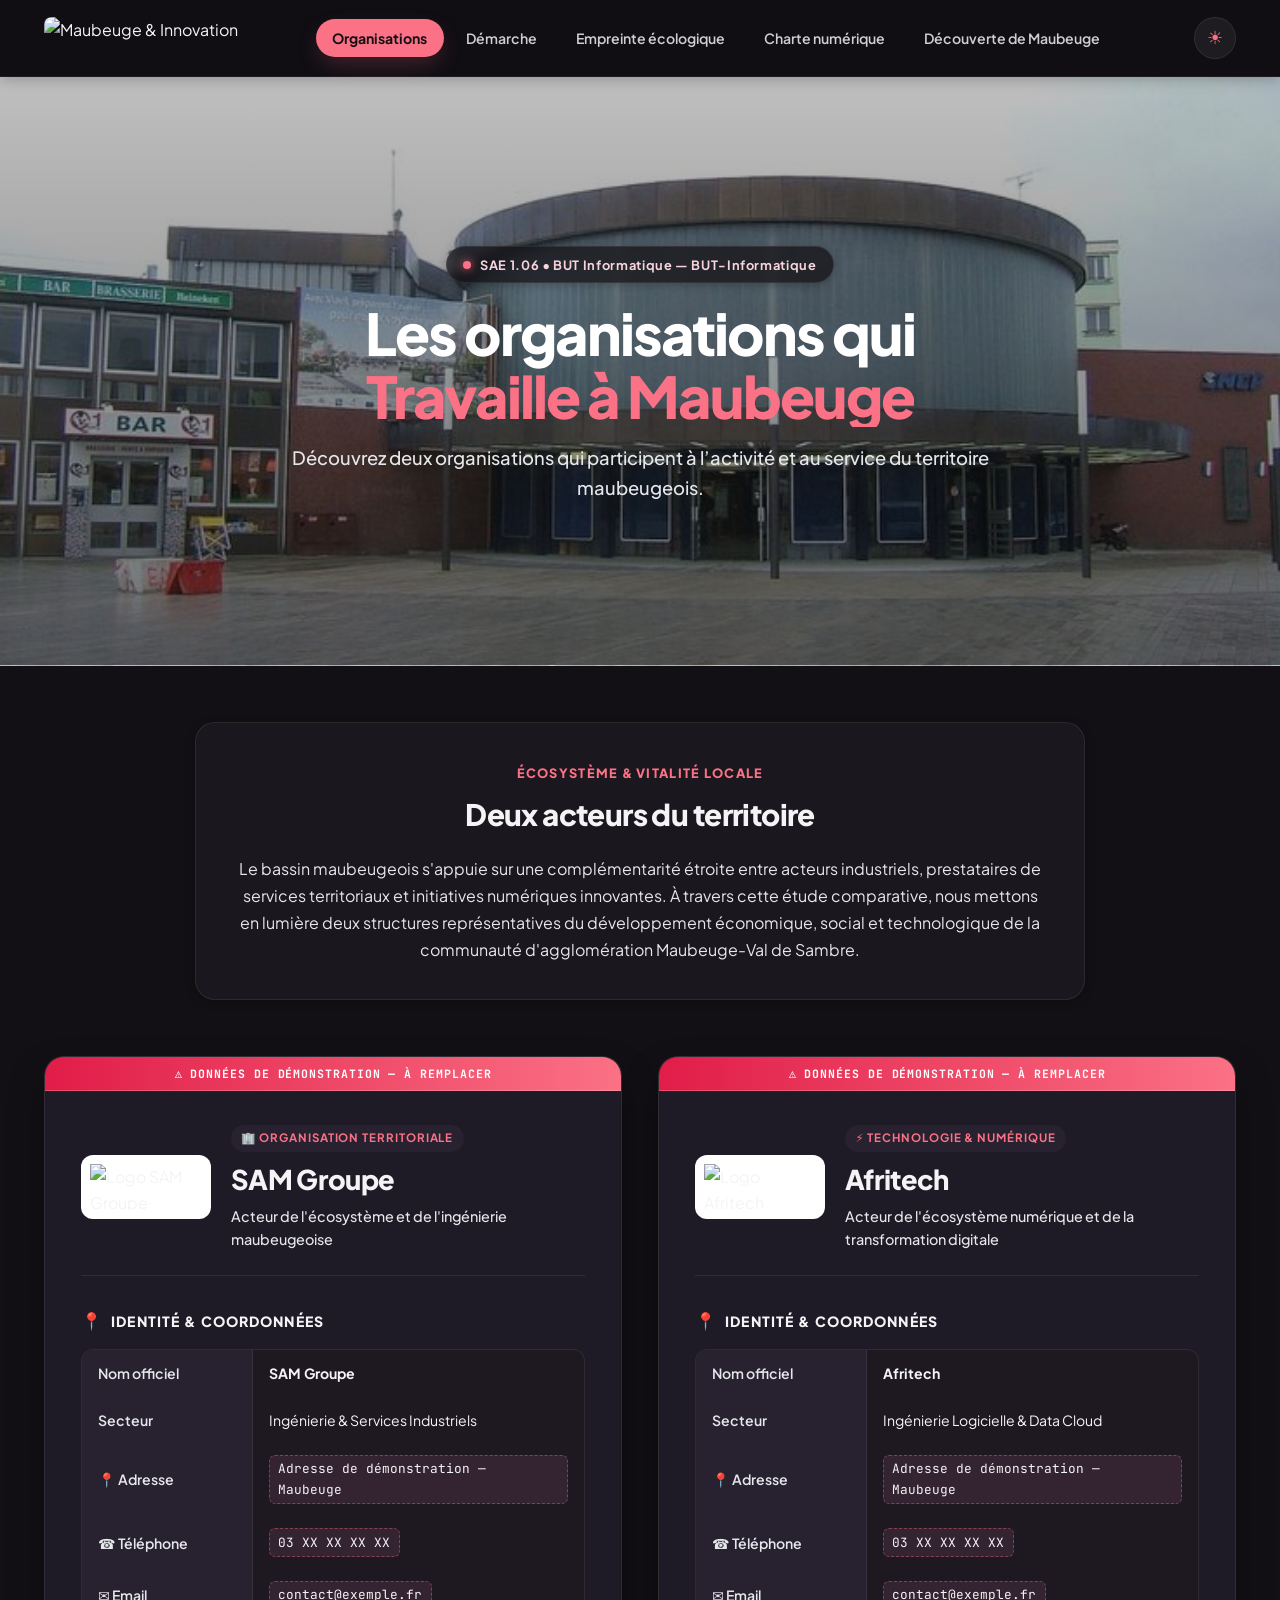
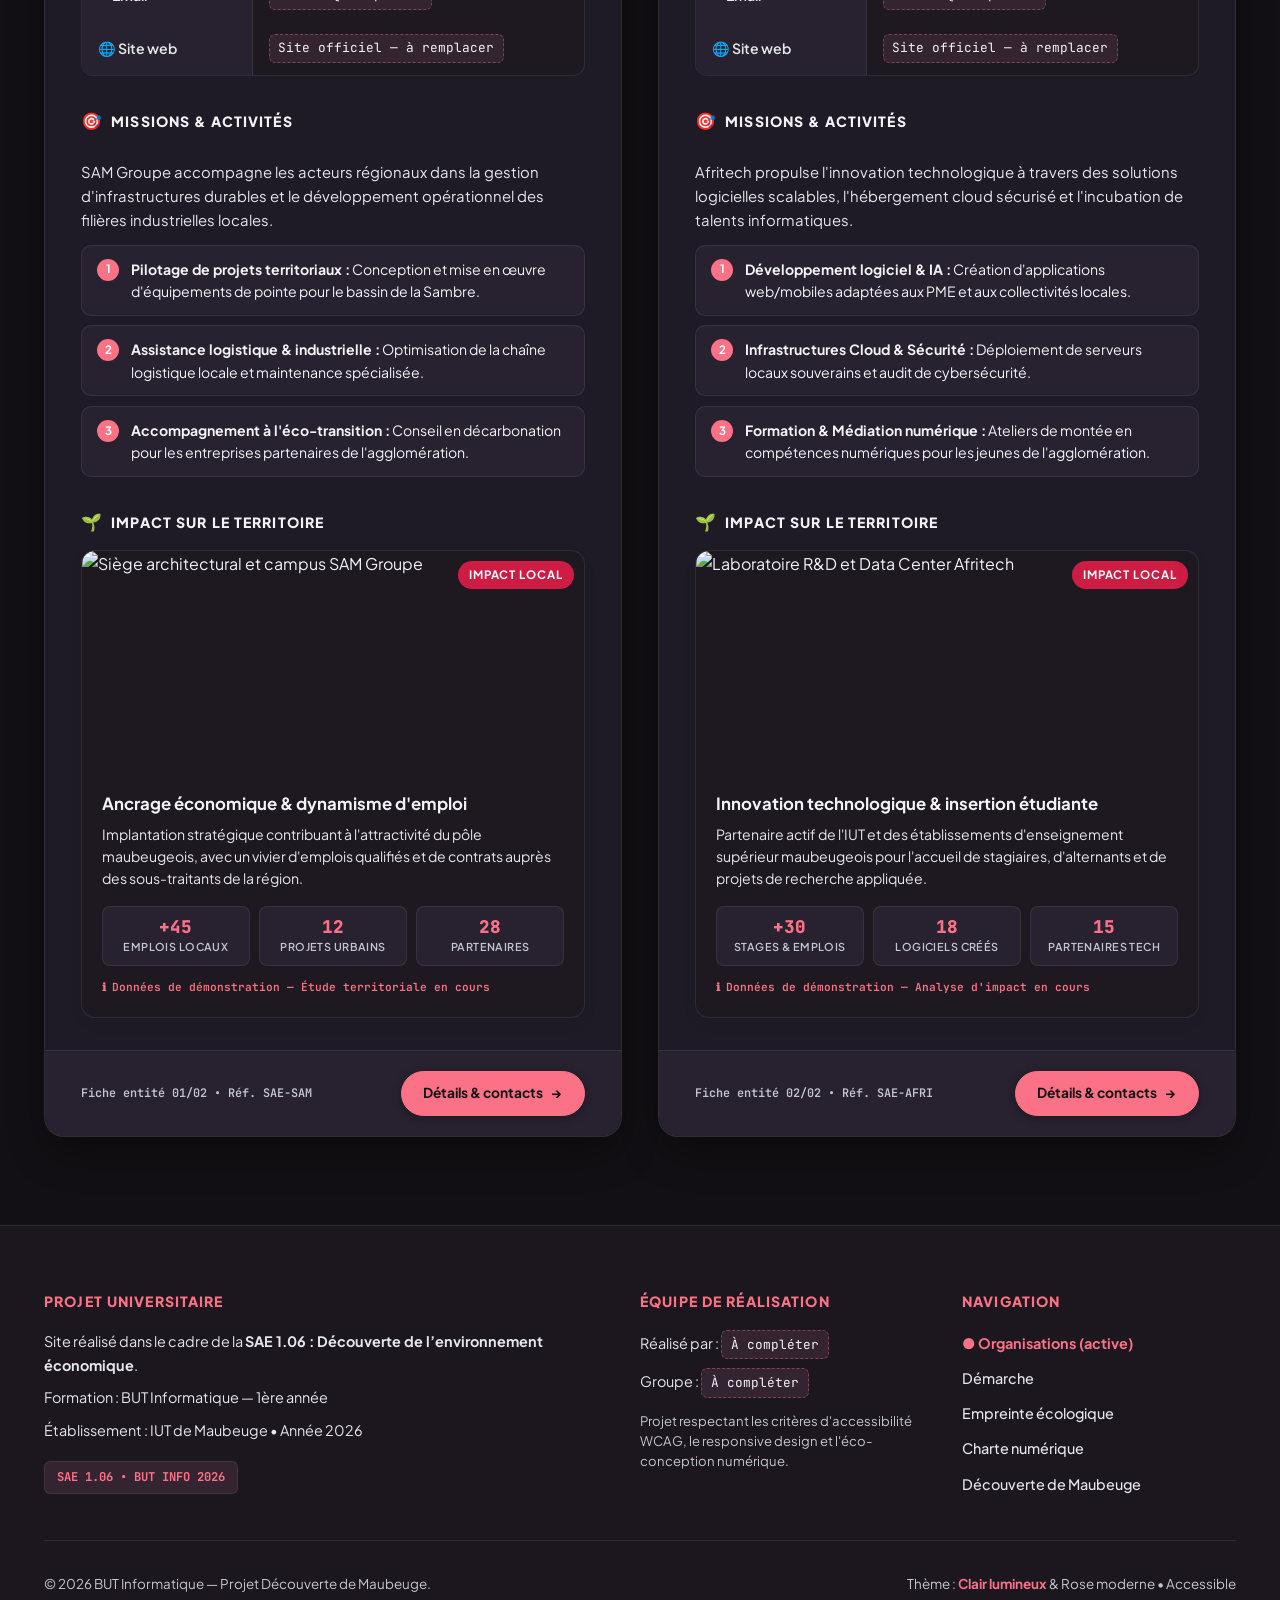
==== commit b1852883: "quelque amelelioration de la page d'acceuil" ====
--- a/index.html
+++ b/index.html
@@ -1,6 +1,6 @@
 <!DOCTYPE html>
 
-<html data-theme="light" lang="fr"><head>
+<html data-theme="dark" lang="fr"><head>
 <meta charset="utf-8"/>
 <meta content="width=device-width, initial-scale=1.0" name="viewport"/>
 <meta content="Découverte de Maubeuge - Présentation des organisations locales SAM Groupe et Afritech dans le cadre de la SAE 1.06 BUT Informatique." name="description"/>
@@ -12,15 +12,17 @@
 <link href="style.css" rel="stylesheet"/>
 </head>
 <body>
-<!-- ========================================================================
-       1. EN-TÊTE DU SITE & NAVIGATION (5 ONGLETS)
-       Header lumineux, navigation moderne avec rose d'accentuation
-       ======================================================================== -->
+       <!-- 1. EN-TÊTE DU SITE & NAVIGATION (5 ONGLETS)
+       Header lumineux, navigation moderne avec rose d'accentuation -->
+
 <header class="site-header" role="banner">
 <div class="container header-content">
 <!-- Logo et Identité de Maubeuge -->
 <a class="brand" href="index.html" title="Retour à l'accueil du projet Maubeuge">
-<img alt="Maubeuge Ville d'Avenir &amp; Innovation" class="brand-logo-img" src="https://lh3.googleusercontent.com/aida/[base64]"/>
+
+<!-- A REVENIR SUR LE LOGO  -->
+
+<img alt="Maubeuge &amp; Innovation" class="brand-logo-img" src=""/>
 </a>
 <!-- Navigation Horizontale vers les 5 Onglets -->
 <nav aria-label="Navigation principale" class="main-nav" id="site-nav" role="navigation">
@@ -53,11 +55,12 @@
 </div>
 </div>
 </header>
-<!-- ========================================================================
+<!-- 
        2. CONTENU PRINCIPAL (MAIN)
        Hero Panoramique avec photo Maubeuge en fond + Section Intro + Deux Cartes
-       ======================================================================== -->
+    
 <main id="main-content" role="main">
+
 <!-- HERO PANORAMIQUE AVEC IMAGE DE MAUBEUGE EN FOND RÉEL -->
 <section aria-labelledby="hero-title" class="hero-panoramic">
 <div class="hero-overlay">
@@ -65,13 +68,13 @@
 <div class="hero-inner">
 <div class="hero-badge">
 <span aria-hidden="true" class="hero-badge-dot"></span>
-<span>SAE 1.06 • BUT Informatique — IUT de Maubeuge</span>
+<span>SAE 1.06 • BUT Informatique — BUT-Informatique</span>
 </div>
 <h1 class="hero-title" id="hero-title">
-              Les organisations qui font <span class="highlight-rose">vivre Maubeuge</span>
+              Les organisations qui  <span class="highlight-rose">Travaille à Maubeuge</span>
 </h1>
 <p class="hero-description">
-              Découvrez deux organisations qui participent à l’activité et au dynamisme du territoire maubeugeois.
+              Découvrez deux organisations qui participent à l’activité et au service du territoire maubeugeois.
             </p>
 </div>
 </div>
@@ -96,10 +99,10 @@
           Fiches descriptives des deux organisations partenaires
         </h2>
 <div class="organizations-grid">
-<!-- ===============================================================
-               ORGANISATION 1 : SAM GROUPE
-               Architecture : Identité, Missions, Carte Impact Visuelle avec Photo
-               =============================================================== -->
+
+               <!-- ORGANISATION 1 : SAM GROUPE
+               Architecture : Identité, Missions, Carte Impact Visuelle avec Photo -->
+              
 <article aria-labelledby="sam-title" class="organization-card">
 <!-- Ruban mention explicite Démonstration -->
 <div class="demo-ribbon">
@@ -224,10 +227,10 @@
 </a>
 </footer>
 </article>
-<!-- ===============================================================
-               ORGANISATION 2 : AFRITECH
-               Architecture : Identité, Missions, Carte Impact Visuelle avec Photo
-               =============================================================== -->
+
+               <!-- ORGANISATION 2 : AFRITECH
+               Architecture : Identité, Missions, Carte Impact Visuelle avec Photo -->
+              
 <article aria-labelledby="afritech-title" class="organization-card">
 <!-- Ruban mention explicite Démonstration -->
 <div class="demo-ribbon">
@@ -356,10 +359,10 @@
 </div>
 </section>
 </main>
-<!-- ========================================================================
-       3. PIED DE PAGE DU SITE (FOOTER)
-       Cadre académique BUT Informatique, mentions SAE 1.06 et plan du site.
-       ======================================================================== -->
+
+       <!-- 3. PIED DE PAGE DU SITE (FOOTER)
+       Cadre académique BUT Informatique, mentions SAE 1.06 et plan du site. -->
+       
 <footer class="site-footer" role="contentinfo">
 <div class="container">
 <div class="footer-grid">
@@ -406,8 +409,8 @@
       const themeToggleIcon = document.getElementById('theme-toggle-icon');
       const rootHtml = document.documentElement;
 
-      // Par défaut : mode CLAIR ('light')
-      const savedTheme = localStorage.getItem('theme') || 'light';
+      // Par défaut : thème sombre pour cette page
+      const savedTheme = localStorage.getItem('theme') || 'dark';
       rootHtml.setAttribute('data-theme', savedTheme);
       updateToggleIcon(savedTheme);
 
--- a/style.css
+++ b/style.css
@@ -1,49 +1,49 @@
 :root {
-      /* MODE CLAIR PAR DÉFAUT (Lumineux, rosé poudré, blanc pur, contrastes nets) */
-      --bg-primary: #fffafb;
+      /* MODE CLAIR PAR DÉFAUT (lumière, fond blanc pur, ombres très légères) */
+      --bg-primary: #fffdfd;
       --bg-secondary: #ffffff;
       --bg-card: #ffffff;
-      --bg-card-subtle: #fff1f3;
-      --bg-card-hover: #ffffff;
-      --bg-badge: #ffe4e8;
-      --text-primary: #18181b;
+      --bg-card-subtle: #fff7f8;
+      --bg-card-hover: #fffdfd;
+      --bg-badge: #fff1f3;
+      --text-primary: #1f2937;
       --text-secondary: #4b5563;
-      --text-muted: #71717a;
-      --border-subtle: #fecdd3;
-      --border-hover: #fda4af;
+      --text-muted: #6b7280;
+      --border-subtle: #f8d9df;
+      --border-hover: #f4b4c1;
       --accent-rose: #e11d48;
       --accent-rose-dark: #be123c;
-      --accent-rose-dim: rgba(225, 29, 72, 0.08);
-      --accent-rose-glow: rgba(225, 29, 72, 0.18);
-      --accent-rose-border: rgba(225, 29, 72, 0.3);
-      --hero-overlay: linear-gradient(180deg, rgba(255, 255, 255, 0.88) 0%, rgba(255, 241, 242, 0.93) 100%);
-      --shadow-sm: 0 2px 10px rgba(225, 29, 72, 0.05);
-      --shadow-card: 0 16px 36px -8px rgba(225, 29, 72, 0.1), 0 4px 12px rgba(0, 0, 0, 0.04);
-      --shadow-pop: 0 10px 25px -5px rgba(225, 29, 72, 0.25);
+      --accent-rose-dim: rgba(225, 29, 72, 0.06);
+      --accent-rose-glow: rgba(225, 29, 72, 0.12);
+      --accent-rose-border: rgba(225, 29, 72, 0.24);
+      --hero-overlay: linear-gradient(180deg, rgba(255, 255, 255, 0.32) 0%, rgba(255, 250, 251, 0.72) 100%);
+      --shadow-sm: 0 3px 10px rgba(15, 23, 42, 0.03);
+      --shadow-card: 0 8px 24px -12px rgba(15, 23, 42, 0.08), 0 3px 10px rgba(15, 23, 42, 0.03);
+      --shadow-pop: 0 10px 22px -10px rgba(225, 29, 72, 0.18);
       --transition-base: all 0.25s cubic-bezier(0.16, 1, 0.3, 1);
     }
 
     [data-theme="dark"] {
       --bg-primary: #121014;
-      --bg-secondary: #1a1620;
+      --bg-secondary: rgba(30, 26, 33, 0.8);
       --bg-card: #1f1b26;
       --bg-card-subtle: #272130;
       --bg-card-hover: #292333;
       --bg-badge: #342330;
       --text-primary: #f4f4f6;
-      --text-secondary: #cbd5e1;
-      --text-muted: #94a3b8;
-      --border-subtle: #3d3043;
+      --text-secondary: #e5e7eb;
+      --text-muted: #c4c6cf;
+      --border-subtle: rgba(255, 255, 255, 0.08);
       --border-hover: #6d465a;
       --accent-rose: #fb7185;
       --accent-rose-dark: #e11d48;
       --accent-rose-dim: rgba(251, 113, 133, 0.12);
       --accent-rose-glow: rgba(251, 113, 133, 0.25);
       --accent-rose-border: rgba(251, 113, 133, 0.4);
-      --hero-overlay: linear-gradient(180deg, rgba(18, 16, 20, 0.85) 0%, rgba(26, 22, 32, 0.94) 100%);
-      --shadow-sm: 0 2px 10px rgba(0, 0, 0, 0.4);
-      --shadow-card: 0 18px 40px -6px rgba(0, 0, 0, 0.6);
-      --shadow-pop: 0 10px 25px -5px rgba(251, 113, 133, 0.3);
+      --hero-overlay: linear-gradient(180deg, rgba(15, 13, 18, 0.42) 0%, rgba(15, 13, 18, 0.62) 100%);
+      --shadow-sm: 0 2px 10px rgba(0, 0, 0, 0.25);
+      --shadow-card: 0 18px 40px -6px rgba(0, 0, 0, 0.45);
+      --shadow-pop: 0 10px 25px -5px rgba(251, 113, 133, 0.25);
     }
 
     *, *::before, *::after {
@@ -82,9 +82,9 @@
       position: sticky;
       top: 0;
       z-index: 1000;
-      background-color: var(--bg-secondary);
-      border-bottom: 1px solid var(--border-subtle);
-      box-shadow: 0 4px 20px -2px rgba(225, 29, 72, 0.05);
+      background-color: rgba(17, 15, 20, 0.82);
+      border-bottom: 1px solid rgba(255, 255, 255, 0.06);
+      box-shadow: 0 2px 14px rgba(0, 0, 0, 0.25);
       backdrop-filter: blur(12px);
       -webkit-backdrop-filter: blur(12px);
     }
@@ -127,7 +127,7 @@
       padding: 0.55rem 0.95rem;
       font-size: 0.88rem;
       font-weight: 600;
-      color: var(--text-secondary);
+      color: rgba(255, 255, 255, 0.8);
       border-radius: 9999px;
       border: 1px solid transparent;
       transition: var(--transition-base);
@@ -135,7 +135,7 @@
 
     .nav-link:hover {
       color: var(--accent-rose);
-      background-color: var(--bg-card-subtle);
+      background-color: rgba(255, 255, 255, 0.04);
     }
 
     .nav-link.active {
@@ -161,8 +161,8 @@
       width: 42px;
       height: 42px;
       border-radius: 50%;
-      background-color: var(--bg-card-subtle);
-      border: 1px solid var(--border-subtle);
+      background-color: rgba(255, 255, 255, 0.06);
+      border: 1px solid rgba(255, 255, 255, 0.08);
       color: var(--accent-rose);
       display: flex;
       align-items: center;
@@ -195,22 +195,27 @@
     /* HERO PANORAMIQUE AVEC IMAGE DE MAUBEUGE EN BACKGROUND */
     .hero-panoramic {
       position: relative;
-      background-image: url('https://lh3.googleusercontent.com/aida/[base64]');
-      background-size: cover;
-      background-position: center 40%;
-      background-attachment: scroll;
+      min-height: 470px;
+      height: clamp(470px, 46vw, 620px);
       border-bottom: 1px solid var(--border-subtle);
       overflow: hidden;
+      background-image: url('./photo/Gare_maubeuge.jpeg');
+      background-size: cover;
+      background-position: center 52%;
+      background-repeat: no-repeat;
+      background-attachment: scroll;
+      background-color: #0d0d12;
     }
 
     .hero-overlay {
-      background: var(--hero-overlay);
-      padding: 5.5rem 0 4.5rem 0;
+      position: relative;
+      z-index: 2;
+      background: linear-gradient(180deg, rgba(10, 10, 12, 0.26) 0%, rgba(10, 10, 12, 0.58) 100%);
       width: 100%;
       height: 100%;
-      position: relative;
-      display: flex;
-      align-items: center;
+      display: flex;
+      align-items: center;
+      padding: 3.5rem 0 3rem 0;
     }
 
     .hero-inner {
@@ -225,16 +230,17 @@
       display: inline-flex;
       align-items: center;
       gap: 0.55rem;
-      background-color: var(--bg-secondary);
-      border: 1px solid var(--border-subtle);
-      padding: 0.4rem 1rem;
+      background-color: rgba(18, 16, 20, 0.72);
+      border: 1px solid rgba(255, 255, 255, 0.08);
+      padding: 0.45rem 1rem;
       border-radius: 9999px;
       font-size: 0.8rem;
       font-weight: 700;
-      color: var(--accent-rose);
-      margin-bottom: 1.4rem;
+      color: #f7d4dc;
+      margin-bottom: 1.2rem;
       letter-spacing: 0.05em;
       box-shadow: var(--shadow-sm);
+      backdrop-filter: blur(5px);
     }
 
     .hero-badge-dot {
@@ -246,12 +252,12 @@
     }
 
     .hero-title {
-      font-size: clamp(2.2rem, 4.5vw, 3.4rem);
+      font-size: clamp(2.2rem, 4.5vw, 4rem);
       font-weight: 800;
       letter-spacing: -0.035em;
-      line-height: 1.15;
-      color: var(--text-primary);
-      margin-bottom: 1.25rem;
+      line-height: 1.08;
+      color: #ffffff;
+      margin-bottom: 1rem;
     }
 
     .hero-title .highlight-rose {
@@ -382,14 +388,14 @@
       width: 130px;
       height: 64px;
       border-radius: 12px;
-      background-color: #14101a;
+      background-color: #ffffff;
       border: 1px solid var(--border-subtle);
       display: flex;
       align-items: center;
       justify-content: center;
       padding: 0.5rem;
       flex-shrink: 0;
-      box-shadow: inset 0 0 10px rgba(0, 0, 0, 0.4);
+      box-shadow: inset 0 0 0 1px rgba(255, 255, 255, 0.6);
     }
 
     .organization-logo-svg {
@@ -556,7 +562,7 @@
       border-radius: 14px;
       overflow: hidden;
       background-color: var(--bg-secondary);
-      box-shadow: 0 4px 14px rgba(225, 29, 72, 0.05);
+      box-shadow: 0 6px 18px rgba(15, 23, 42, 0.03);
       transition: var(--transition-base);
     }
 
@@ -567,7 +573,7 @@
     .impact-image-container {
       position: relative;
       width: 100%;
-      height: 160px;
+      height: 220px;
       overflow: hidden;
     }
 
@@ -575,6 +581,7 @@
       width: 100%;
       height: 100%;
       object-fit: cover;
+      object-position: center 46%;
       transition: transform 0.4s ease;
     }
 
